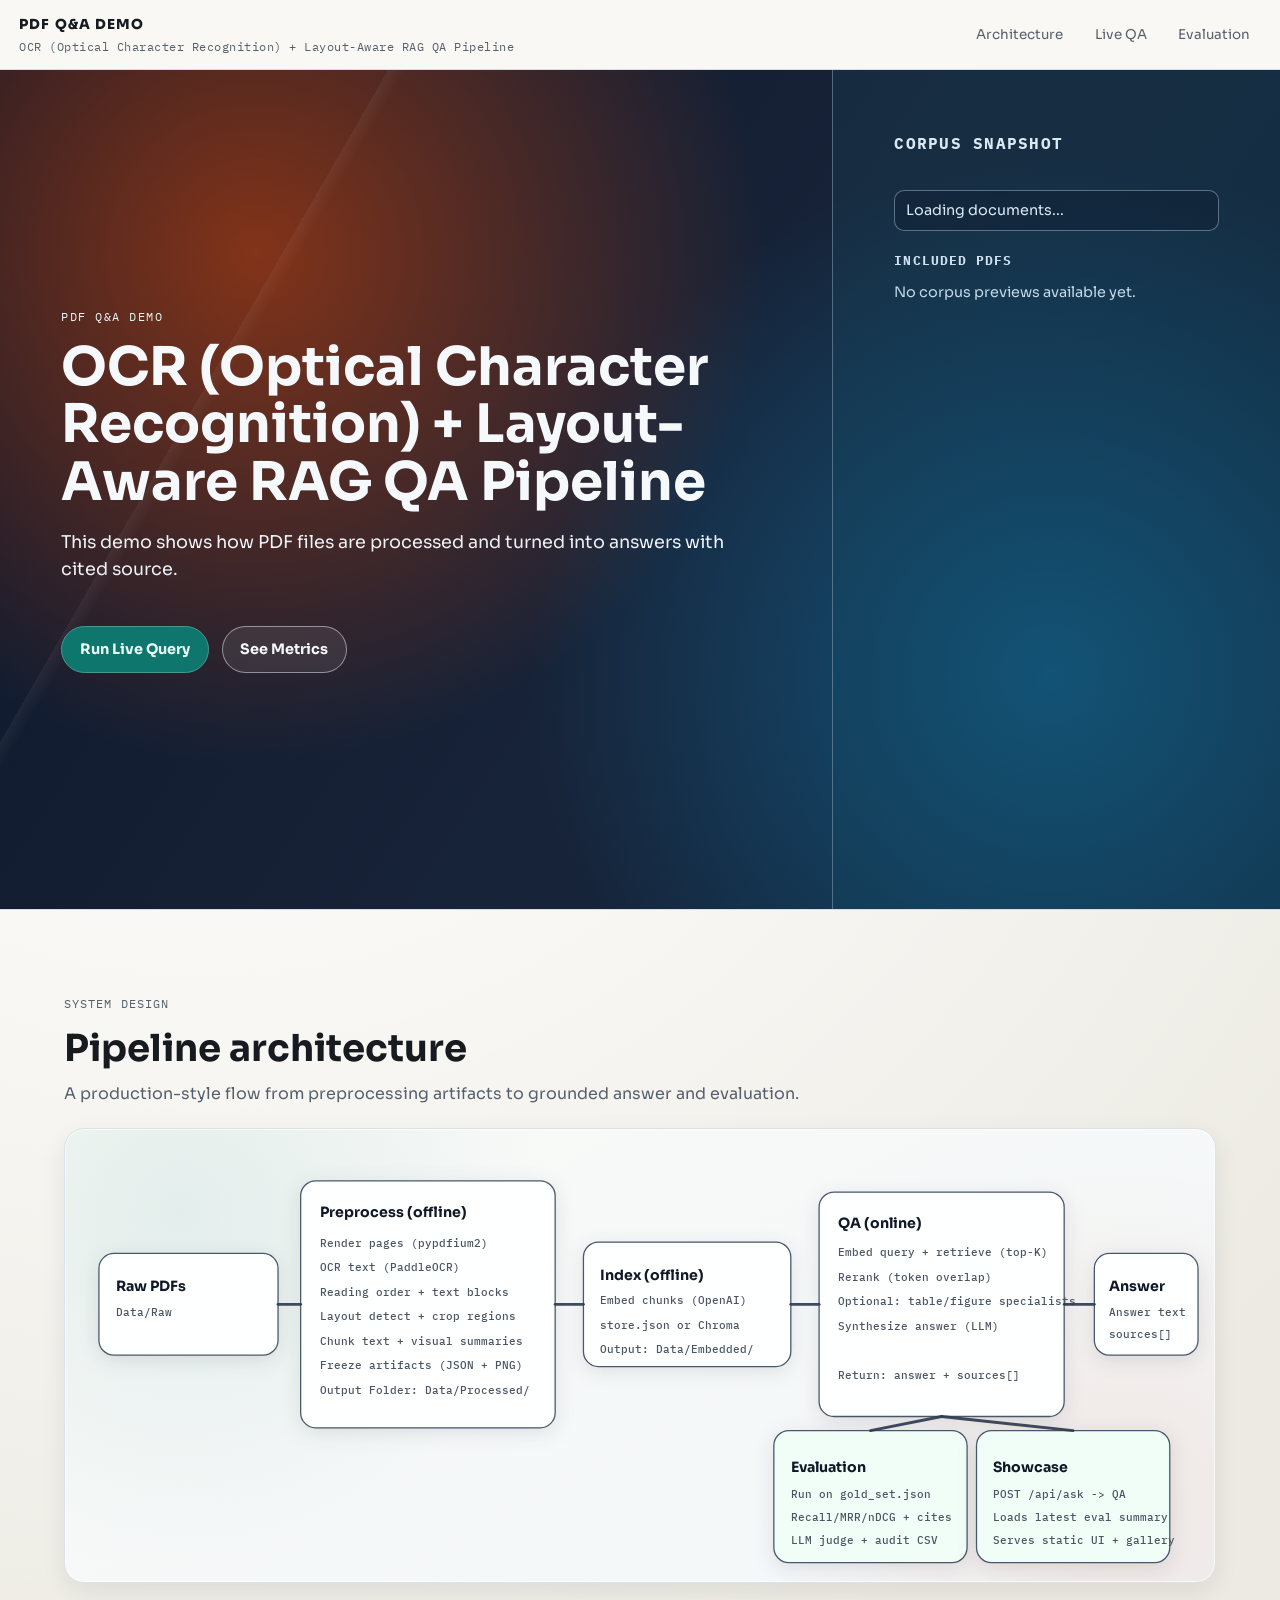
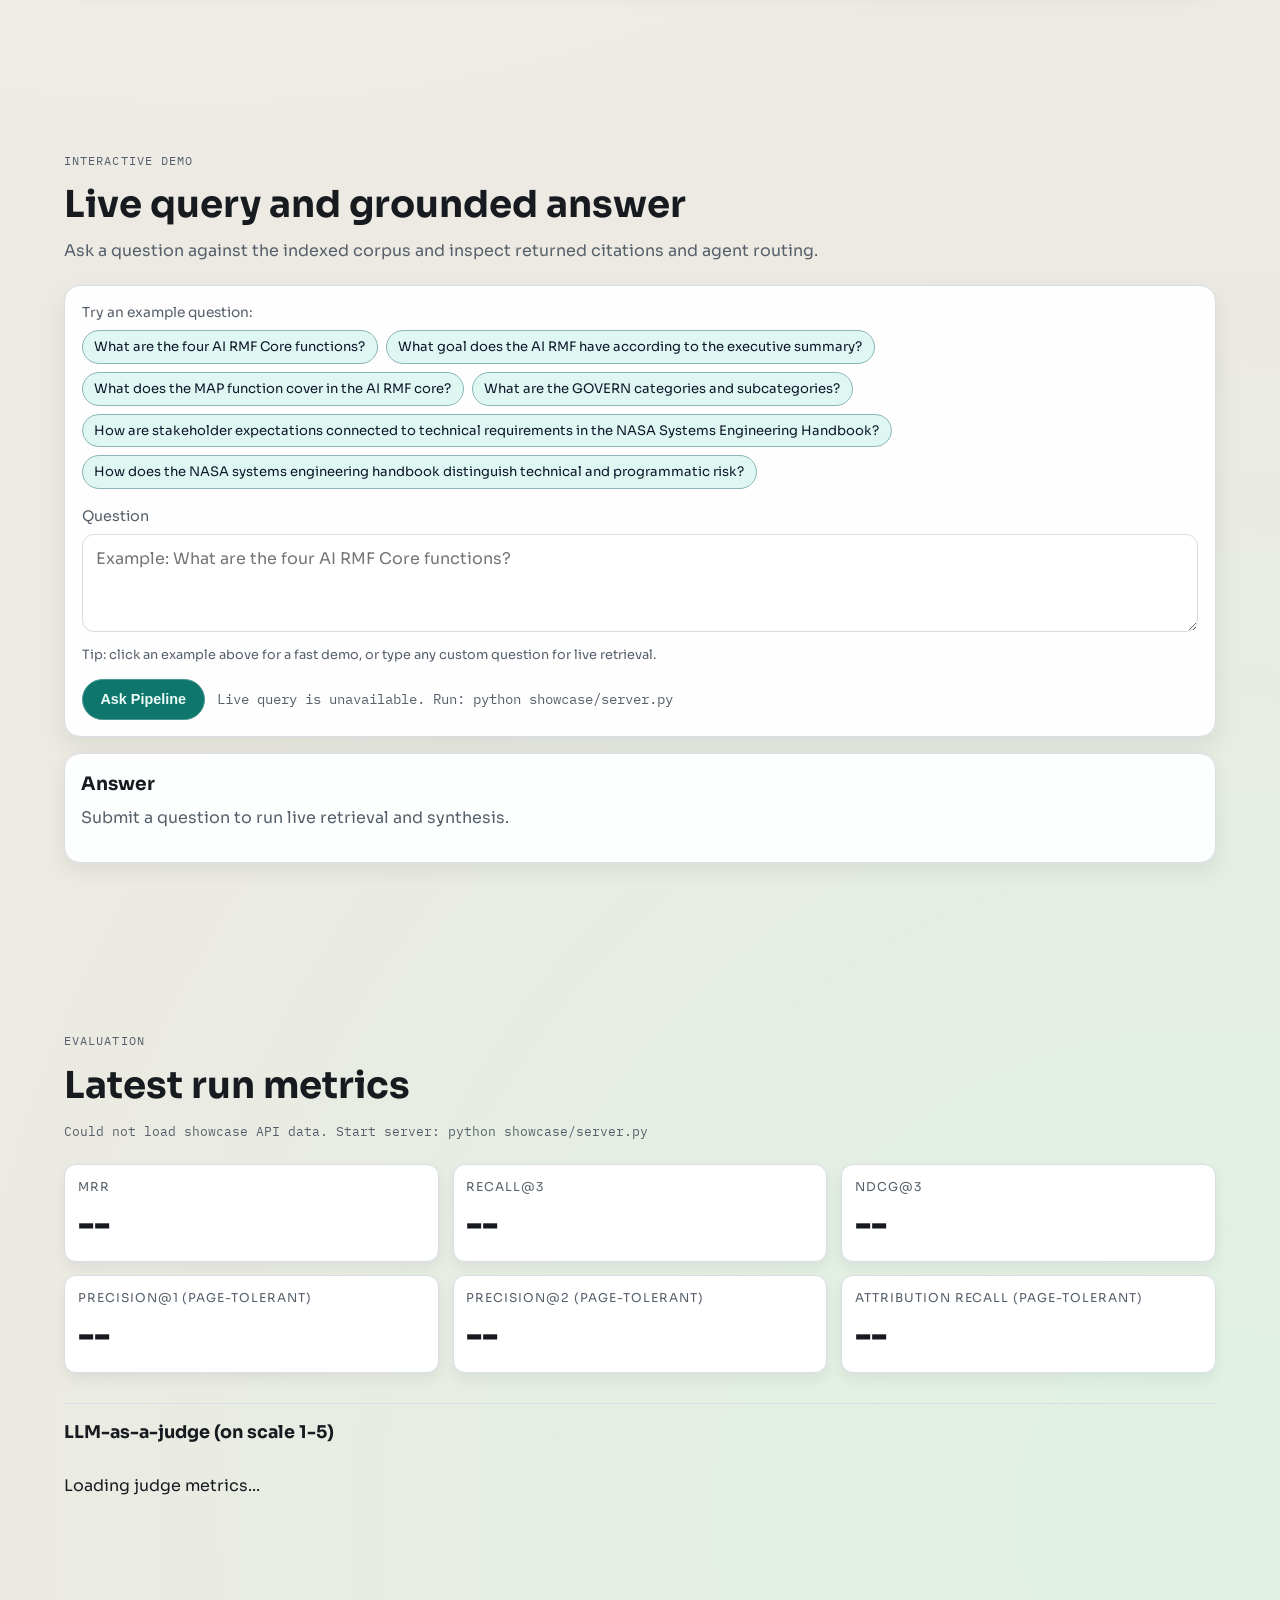
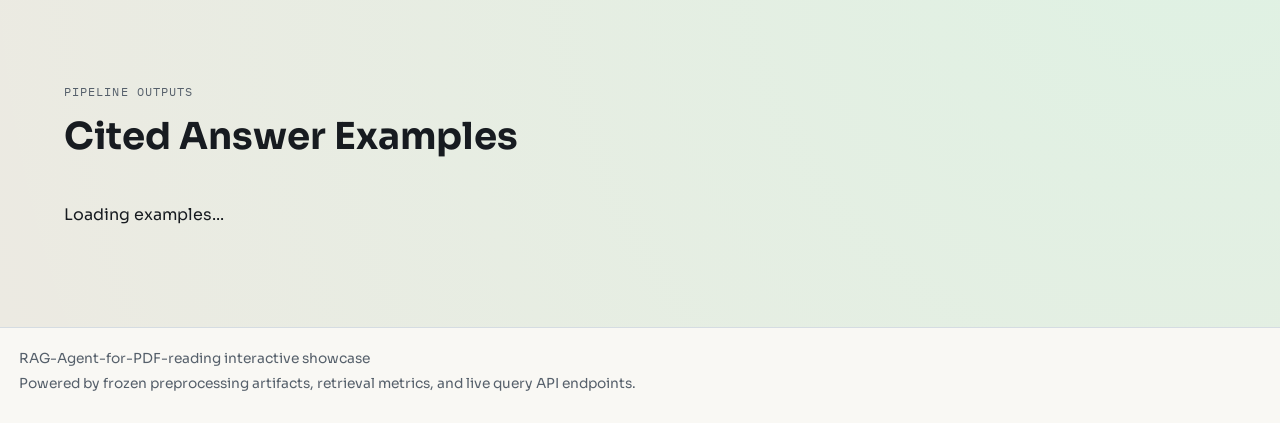
==== api/static/index.html @ 8aeca81b "Add static UI, showcase router, and AWS deployment docs - Add showcase router and static frontend as" ====
<!doctype html>
<html lang="en">
  <head>
    <meta charset="UTF-8" />
    <meta name="viewport" content="width=device-width, initial-scale=1.0" />
    <title>PDF Q&A Demo | OCR (Optical Character Recognition) + Layout-Aware RAG QA Pipeline</title>
    <meta
      name="description"
      content="PDF Q&A Demo. OCR (Optical Character Recognition) + Layout-Aware RAG QA Pipeline."
    />
    <link rel="preconnect" href="https://fonts.googleapis.com" />
    <link rel="preconnect" href="https://fonts.gstatic.com" crossorigin />
    <link
      href="https://fonts.googleapis.com/css2?family=Sora:wght@400;600;700;800&family=IBM+Plex+Mono:wght@400;500&display=swap"
      rel="stylesheet"
    />
    <link rel="stylesheet" href="./styles.css" />
  </head>
  <body>
    <header class="site-header">
      <a class="brand" href="#top">
        <span class="brand-public">PDF Q&A Demo</span>
        <span class="brand-tech">OCR (Optical Character Recognition) + Layout-Aware RAG QA Pipeline</span>
      </a>
      <nav aria-label="Primary navigation">
        <a href="#architecture">Architecture</a>
        <a href="#live-qa">Live QA</a>
        <a href="#evaluation">Evaluation</a>
      </nav>
    </header>

    <main id="top">
      <section class="hero" aria-labelledby="hero-title">
        <div class="hero-backdrop" aria-hidden="true"></div>
        <div class="hero-inner">
          <p class="kicker">PDF Q&A Demo</p>
          <h1 id="hero-title">OCR (Optical Character Recognition) + Layout-Aware RAG QA Pipeline</h1>
          <p class="lede">
            This demo shows how PDF files are processed and turned into answers with cited source.
          </p>
          <div class="hero-actions">
            <a class="btn btn-primary" href="#live-qa">Run Live Query</a>
            <a class="btn btn-ghost" href="#evaluation">See Metrics</a>
          </div>
        </div>
        <aside class="hero-panel" aria-label="Corpus stats">
          <h2>Corpus Snapshot</h2>
          <ul id="stats-list" class="stats-list">
            <li>Loading documents...</li>
          </ul>
          <div class="corpus-previews" aria-label="Included PDFs">
            <h3>Included PDFs</h3>
            <div id="corpus-previews" class="corpus-previews-list" aria-live="polite">
              <p class="corpus-loading">Loading previews...</p>
            </div>
          </div>
        </aside>
      </section>

	      <section id="architecture" class="section" aria-labelledby="architecture-title">
	        <div class="section-head">
	          <p class="eyebrow">System Design</p>
	          <h2 id="architecture-title">Pipeline architecture</h2>
	          <p class="subhead">A production-style flow from preprocessing artifacts to grounded answer and evaluation.</p>
	        </div>
	        <div class="diagram-wrap" role="img" aria-label="Pipeline architecture diagram">
	          <svg viewBox="0 0 1220 480" class="architecture-diagram" xmlns="http://www.w3.org/2000/svg">
	            <g class="diag-node" transform="translate(36,132)">
	              <rect width="190" height="108" rx="16" />
	              <text x="18" y="40">Raw PDFs</text>
	              <text x="18" y="66" class="small">Data/Raw</text>
	            </g>

	            <g class="diag-node" transform="translate(250,55)">
	              <rect width="270" height="262" rx="16" />
	              <text x="20" y="38">Preprocess (offline)</text>
	              <text x="20" y="70" class="small">Render pages (pypdfium2)</text>
	              <text x="20" y="96" class="small">OCR text (PaddleOCR)</text>
	              <text x="20" y="122" class="small">Reading order + text blocks</text>
	              <text x="20" y="148" class="small">Layout detect + crop regions</text>
	              <text x="20" y="174" class="small">Chunk text + visual summaries</text>
	              <text x="20" y="200" class="small">Freeze artifacts (JSON + PNG)</text>
	              <text x="20" y="226" class="small">Output Folder: Data/Processed/</text>
	            </g>

	            <g class="diag-node" transform="translate(550,120)">
	              <rect width="220" height="132" rx="16" />
	              <text x="18" y="40">Index (offline)</text>
	              <text x="18" y="66" class="small">Embed chunks (OpenAI)</text>
	              <text x="18" y="92" class="small">store.json or Chroma</text>
	              <text x="18" y="118" class="small">Output: Data/Embedded/</text>
	            </g>

		            <g class="diag-node" transform="translate(800,67)">
		              <rect width="260" height="238" rx="16" />
		              <text x="20" y="38">QA (online)</text>
		              <text x="20" y="68" class="small">Embed query + retrieve (top-K)</text>
		              <text x="20" y="94" class="small">Rerank (token overlap)</text>
		              <text x="20" y="120" class="small">Optional: table/figure specialists</text>
		              <text x="20" y="146" class="small">Synthesize answer (LLM)</text>
		              <text x="20" y="198" class="small">Return: answer + sources[]</text>
		            </g>

	            <g class="diag-node" transform="translate(1092,132)">
	              <rect width="110" height="108" rx="16" />
	              <text x="16" y="40">Answer</text>
	              <text x="16" y="66" class="small">Answer text</text>
	              <text x="16" y="90" class="small">sources[]</text>
	            </g>

	            <path class="diag-link" d="M226 186 L250 186" />
	            <path class="diag-link" d="M520 186 L550 186" />
	            <path class="diag-link" d="M770 186 L800 186" />
	            <path class="diag-link" d="M1060 186 L1092 186" />

	            <g class="diag-node secondary" transform="translate(752,320)">
	              <rect width="205" height="140" rx="16" />
	              <text x="18" y="44">Evaluation</text>
	              <text x="18" y="72" class="small">Run on gold_set.json</text>
	              <text x="18" y="96" class="small">Recall/MRR/nDCG + cites</text>
	              <text x="18" y="120" class="small">LLM judge + audit CSV</text>
	            </g>

	            <g class="diag-node secondary" transform="translate(967,320)">
	              <rect width="205" height="140" rx="16" />
	              <text x="18" y="44">Showcase</text>
	              <text x="18" y="72" class="small">POST /api/ask -> QA</text>
	              <text x="18" y="96" class="small">Loads latest eval summary</text>
	              <text x="18" y="120" class="small">Serves static UI + gallery</text>
	            </g>

	            <path class="diag-link" d="M930 305 L854.5 320" />
	            <path class="diag-link" d="M930 305 L1069.5 320" />
	          </svg>
	        </div>
	      </section>

      <section id="live-qa" class="section" aria-labelledby="live-qa-title">
        <div class="section-head">
          <p class="eyebrow">Interactive Demo</p>
          <h2 id="live-qa-title">Live query and grounded answer</h2>
          <p class="subhead">Ask a question against the indexed corpus and inspect returned citations and agent routing.</p>
        </div>

        <form id="ask-form" class="ask-form" novalidate>
          <div class="example-questions">
            <p class="example-label">Try an example question:</p>
            <div id="example-buttons" class="example-buttons" aria-live="polite">
              <p class="example-loading">Loading examples...</p>
            </div>
          </div>
          <label for="question-input" class="form-label">Question</label>
          <textarea
            id="question-input"
            name="question"
            rows="3"
            placeholder="Example: What are the four AI RMF Core functions?"
            required
          ></textarea>
          <p class="form-help">Tip: click an example above for a fast demo, or type any custom question for live retrieval.</p>
          <div class="ask-actions">
            <button type="submit" class="btn btn-primary">Ask Pipeline</button>
            <span id="ask-status" class="ask-status" aria-live="polite"></span>
          </div>
        </form>

        <article id="ask-result" class="ask-result" aria-live="polite">
          <h3>Answer</h3>
          <p class="empty">Submit a question to run live retrieval and synthesis.</p>
        </article>
      </section>

      <section id="evaluation" class="section" aria-labelledby="eval-title">
        <div class="section-head">
          <p class="eyebrow">Evaluation</p>
          <h2 id="eval-title">Latest run metrics</h2>
          <p id="run-id" class="run-id">Loading latest evaluation run...</p>
        </div>

        <div class="metric-grid" aria-live="polite">
          <div class="metric" data-key="mrr">
            <p class="metric-label">MRR</p>
            <p class="metric-value">--</p>
          </div>
          <div class="metric" data-key="recall3">
            <p class="metric-label">Recall@3</p>
            <p class="metric-value">--</p>
          </div>
          <div class="metric" data-key="ndcg3">
            <p class="metric-label">nDCG@3</p>
            <p class="metric-value">--</p>
          </div>
          <div class="metric" data-key="p1_tol">
            <p class="metric-label">Precision@1 (Page-Tolerant)</p>
            <p class="metric-value">--</p>
          </div>
          <div class="metric" data-key="p2_tol">
            <p class="metric-label">Precision@2 (Page-Tolerant)</p>
            <p class="metric-value">--</p>
          </div>
          <div class="metric" data-key="attr_recall_tol">
            <p class="metric-label">Attribution Recall (Page-Tolerant)</p>
            <p class="metric-value">--</p>
          </div>
        </div>

        <div class="judge-row">
          <h3>LLM-as-a-judge (on scale 1-5)</h3>
          <div id="judge-list" class="judge-list">
            <p>Loading judge metrics...</p>
          </div>
        </div>
      </section>

      <section class="section section-qa" aria-labelledby="qa-title">
        <div class="section-head">
          <p class="eyebrow">Pipeline Outputs</p>
          <h2 id="qa-title">Cited Answer Examples</h2>
        </div>
        <div id="qa-list" class="qa-list" aria-live="polite">
          <p>Loading examples...</p>
        </div>
      </section>
    </main>

    <footer class="site-footer">
      <p>RAG-Agent-for-PDF-reading interactive showcase</p>
      <p>Powered by frozen preprocessing artifacts, retrieval metrics, and live query API endpoints.</p>
    </footer>

    <script src="./app.js" defer></script>
  </body>
</html>
---- api/static/styles.css ----
:root {
  --bg: #eceae2;
  --surface: #f8f7f2;
  --surface-strong: #ffffff;
  --ink: #171b20;
  --muted: #56606b;
  --line: #cdd5dc;
  --brand: #0f766e;
  --brand-soft: #d2f4ef;
  --accent: #c2410c;
  --accent-soft: #ffede4;
  --hero-dark: #0f172a;
  --hero-mid: #172338;
  --hero-glow: #164e63;
  --good: #166534;
}

* {
  box-sizing: border-box;
}

html,
body {
  margin: 0;
  padding: 0;
}

body {
  min-height: 100vh;
  color: var(--ink);
  font-family: "Sora", "Segoe UI", sans-serif;
  line-height: 1.5;
  background:
    radial-gradient(circle at 16% 10%, #ffffff 0%, color-mix(in srgb, #ffffff 65%, transparent 35%) 18%, transparent 42%),
    radial-gradient(circle at 94% 86%, color-mix(in srgb, #d1fae5 48%, transparent 52%) 0%, transparent 38%),
    var(--bg);
}

a {
  color: inherit;
}

.site-header {
  position: sticky;
  top: 0;
  z-index: 60;
  display: flex;
  justify-content: space-between;
  align-items: center;
  gap: 1rem;
  padding: 0.95rem 1.2rem;
  border-bottom: 1px solid color-mix(in srgb, var(--line) 84%, #ffffff 16%);
  background: color-mix(in srgb, var(--surface) 88%, #ffffff 12%);
  backdrop-filter: blur(10px);
}

.brand {
  display: inline-flex;
  flex-direction: column;
  gap: 0.14rem;
  text-decoration: none;
}

.brand-public {
  font-size: 0.86rem;
  letter-spacing: 0.08em;
  text-transform: uppercase;
  font-weight: 800;
}

.brand-tech {
  font-family: "IBM Plex Mono", monospace;
  font-size: 0.78rem;
  line-height: 1.3;
  letter-spacing: 0.04em;
  color: var(--muted);
}

.site-header nav {
  display: flex;
  gap: 0.6rem;
  align-items: center;
}

.site-header nav a {
  text-decoration: none;
  font-size: 0.84rem;
  padding: 0.38rem 0.62rem;
  border: 1px solid transparent;
  border-radius: 999px;
  color: var(--muted);
  transition: border-color 180ms ease, background-color 180ms ease, color 180ms ease;
}

.site-header nav a:hover {
  color: var(--ink);
  border-color: color-mix(in srgb, var(--line) 70%, #ffffff 30%);
  background: color-mix(in srgb, #ffffff 72%, transparent 28%);
}

.hero {
  position: relative;
  min-height: calc(100svh - 60px);
  display: grid;
  grid-template-columns: minmax(0, 1fr) minmax(300px, 35%);
  overflow: hidden;
  border-bottom: 1px solid color-mix(in srgb, var(--line) 82%, #ffffff 18%);
}

.hero-backdrop {
  position: absolute;
  inset: 0;
  background:
    radial-gradient(circle at 20% 22%, color-mix(in srgb, var(--accent) 64%, transparent 36%) 0%, transparent 42%),
    radial-gradient(circle at 82% 72%, color-mix(in srgb, #0ea5e9 38%, transparent 62%) 0%, transparent 43%),
    linear-gradient(123deg, var(--hero-dark), var(--hero-mid) 55%, #12243a);
}

.hero-backdrop::after {
  content: "";
  position: absolute;
  inset: 0;
  background: linear-gradient(120deg, transparent 22%, color-mix(in srgb, #ffffff 9%, transparent 91%) 22%, transparent 23%);
  opacity: 0.55;
}

.hero-inner,
.hero-panel {
  position: relative;
  z-index: 1;
  padding: clamp(2.4rem, 4.8vw, 4.2rem);
}

.hero-inner {
  color: #f5f9fc;
  display: flex;
  flex-direction: column;
  justify-content: center;
  max-width: 58rem;
}

.kicker {
  margin: 0 0 0.78rem;
  font-family: "IBM Plex Mono", monospace;
  text-transform: uppercase;
  letter-spacing: 0.12em;
  font-size: 0.77rem;
  color: color-mix(in srgb, #f5f9fc 74%, #b5efe3 26%);
}

h1 {
  margin: 0;
  font-size: clamp(1.85rem, 4.15vw, 3.4rem);
  line-height: 1.08;
  max-width: 20ch;
}

.lede {
  margin-top: 1.2rem;
  font-size: clamp(1rem, 1.38vw, 1.16rem);
  max-width: 57ch;
  color: color-mix(in srgb, #f4f7fb 84%, #cbd5e1 16%);
}

.tech-name {
  display: none;
}

.hero-actions {
  margin-top: 1.65rem;
  display: flex;
  gap: 0.82rem;
  flex-wrap: wrap;
}

.btn {
  text-decoration: none;
  border: 1px solid transparent;
  border-radius: 999px;
  padding: 0.72rem 1.1rem;
  font-size: 0.9rem;
  font-weight: 700;
  transition: transform 190ms ease, background-color 190ms ease, border-color 190ms ease, color 190ms ease;
}

.btn:hover {
  transform: translateY(-2px);
}

.btn-primary {
  background: var(--brand);
  border-color: color-mix(in srgb, var(--brand) 76%, #ffffff 24%);
  color: #ecfcf8;
}

.btn-primary:hover {
  background: color-mix(in srgb, var(--brand) 88%, #0b4f4a 12%);
}

.btn-ghost {
  border-color: color-mix(in srgb, #f5f9fc 48%, transparent 52%);
  color: #f5f9fc;
  background: color-mix(in srgb, #ffffff 8%, transparent 92%);
}

.hero-panel {
  display: flex;
  flex-direction: column;
  justify-content: flex-start;
  gap: 1.25rem;
  background: color-mix(in srgb, var(--hero-glow) 24%, transparent 76%);
  border-left: 1px solid color-mix(in srgb, #a8bccf 42%, transparent 58%);
  color: #dbe9f4;
}

.hero-panel h2 {
  margin: 0 0 0.95rem;
  font-family: "IBM Plex Mono", monospace;
  text-transform: uppercase;
  letter-spacing: 0.08em;
  font-size: 0.97rem;
}

.hero-panel h3 {
  margin: 0;
  font-family: "IBM Plex Mono", monospace;
  text-transform: uppercase;
  letter-spacing: 0.08em;
  font-size: 0.82rem;
  color: color-mix(in srgb, #dbe9f4 86%, #8fb8d6 14%);
}

.stats-list {
  margin: 0;
  padding: 0;
  list-style: none;
  display: grid;
  gap: 0.58rem;
}

.stats-list li {
  font-size: 0.9rem;
  padding: 0.54rem 0.66rem;
  border: 1px solid color-mix(in srgb, #bdd0e2 44%, transparent 56%);
  background: color-mix(in srgb, #0f172a 32%, transparent 68%);
  border-radius: 10px;
}

.corpus-previews {
  display: grid;
  gap: 0.7rem;
}

.corpus-previews-list {
  display: grid;
  gap: 0.75rem;
}

.corpus-loading {
  margin: 0;
  font-size: 0.9rem;
  color: color-mix(in srgb, #dbe9f4 70%, #8fb8d6 30%);
}

.doc-preview {
  border-radius: 14px;
  border: 1px solid color-mix(in srgb, #bdd0e2 38%, transparent 62%);
  background: color-mix(in srgb, #0b1220 36%, transparent 64%);
  overflow: hidden;
  transition: transform 200ms ease, border-color 200ms ease, background-color 200ms ease;
}

.doc-preview:hover {
  transform: translateY(-2px);
  border-color: color-mix(in srgb, #d6e7f7 46%, transparent 54%);
  background: color-mix(in srgb, #0b1220 44%, transparent 56%);
}

.doc-preview__link {
  display: grid;
  grid-template-columns: 92px minmax(0, 1fr);
  gap: 0.75rem;
  align-items: start;
  padding: 0.7rem;
  text-decoration: none;
}

.doc-preview__thumb {
  width: 92px;
  aspect-ratio: 3 / 4;
  border-radius: 10px;
  border: 1px solid color-mix(in srgb, #bdd0e2 36%, transparent 64%);
  background:
    radial-gradient(circle at 20% 18%, color-mix(in srgb, var(--brand) 30%, transparent 70%) 0%, transparent 55%),
    linear-gradient(160deg, color-mix(in srgb, #0f172a 54%, transparent 46%), transparent);
  overflow: hidden;
}

.doc-preview__thumb img {
  width: 100%;
  height: 100%;
  object-fit: cover;
  display: block;
  filter: saturate(1.05) contrast(1.05);
  transform: scale(1);
  transition: transform 260ms ease, opacity 260ms ease;
  opacity: 0.96;
}

.doc-preview:hover .doc-preview__thumb img {
  transform: scale(1.03);
  opacity: 1;
}

.doc-preview__meta {
  min-width: 0;
  display: grid;
  gap: 0.35rem;
}

.doc-preview__title {
  margin: 0;
  font-size: 0.98rem;
  line-height: 1.2;
  color: #f2f7fd;
  font-weight: 800;
}

.doc-preview__desc {
  margin: 0;
  font-size: 0.86rem;
  color: color-mix(in srgb, #dbe9f4 78%, #8fb8d6 22%);
}

.doc-preview__facts {
  margin: 0;
  font-family: "IBM Plex Mono", monospace;
  font-size: 0.76rem;
  color: color-mix(in srgb, #dbe9f4 72%, #8fb8d6 28%);
}

.doc-preview__samples {
  display: grid;
  grid-template-columns: 1fr 1fr;
  gap: 0.55rem;
  padding: 0 0.7rem 0.75rem;
}

.doc-sample {
  display: grid;
  grid-template-columns: 44px minmax(0, 1fr);
  gap: 0.5rem;
  align-items: center;
  padding: 0.45rem 0.5rem;
  border-radius: 12px;
  border: 1px solid color-mix(in srgb, #bdd0e2 28%, transparent 72%);
  background: color-mix(in srgb, #0f172a 26%, transparent 74%);
}

.doc-sample__thumb {
  width: 44px;
  height: 44px;
  border-radius: 10px;
  border: 1px solid color-mix(in srgb, #bdd0e2 28%, transparent 72%);
  background: color-mix(in srgb, #0b1220 44%, transparent 56%);
  overflow: hidden;
}

.doc-sample__thumb img {
  width: 100%;
  height: 100%;
  object-fit: cover;
  display: block;
}

.doc-sample__label {
  font-family: "IBM Plex Mono", monospace;
  font-size: 0.73rem;
  color: color-mix(in srgb, #dbe9f4 84%, #8fb8d6 16%);
  line-height: 1.2;
  white-space: nowrap;
  overflow: hidden;
  text-overflow: ellipsis;
}

.section {
  position: relative;
  padding: clamp(3rem, 6.6vw, 5.3rem) clamp(1.1rem, 3.5vw, 3.6rem);
}

.section-head {
  max-width: 72rem;
  margin: 0 auto 1.4rem;
}

.eyebrow {
  margin: 0;
  text-transform: uppercase;
  font-family: "IBM Plex Mono", monospace;
  letter-spacing: 0.09em;
  font-size: 0.75rem;
  color: var(--muted);
}

h2 {
  margin: 0.48rem 0 0.2rem;
  font-size: clamp(1.52rem, 2.9vw, 2.5rem);
}

.subhead {
  margin: 0.35rem 0 0;
  color: var(--muted);
  max-width: 72ch;
}

.run-id {
  margin: 0.52rem 0 0;
  color: var(--muted);
  font-family: "IBM Plex Mono", monospace;
  font-size: 0.82rem;
}

.diagram-wrap {
  max-width: 72rem;
  margin: 0 auto;
  border-radius: 20px;
  border: 1px solid color-mix(in srgb, var(--line) 72%, #ffffff 28%);
  background:
    radial-gradient(circle at 10% 18%, color-mix(in srgb, #0f766e 9%, transparent 91%) 0%, transparent 33%),
    radial-gradient(circle at 92% 84%, color-mix(in srgb, #c2410c 9%, transparent 91%) 0%, transparent 32%),
    linear-gradient(152deg, #f9faf7, #f3f7fa);
  box-shadow:
    0 8px 24px color-mix(in srgb, #0f172a 8%, transparent 92%),
    inset 0 0 0 1px color-mix(in srgb, #ffffff 75%, transparent 25%);
  overflow: hidden;
}

.architecture-diagram {
  display: block;
  width: 100%;
  height: auto;
}

.diag-node rect {
  fill: color-mix(in srgb, #ffffff 92%, #f8fafc 8%);
  stroke: color-mix(in srgb, #334155 78%, #94a3b8 22%);
  stroke-width: 1.35;
  filter: drop-shadow(0 5px 10px color-mix(in srgb, #0f172a 10%, transparent 90%));
}

.diag-node.secondary rect {
  fill: color-mix(in srgb, #ecfdf5 74%, #ffffff 26%);
}

.diag-node text {
  font-family: "Sora", sans-serif;
  font-size: 15px;
  fill: #111827;
  font-weight: 700;
}

.diag-node text.small {
  font-family: "IBM Plex Mono", monospace;
  font-size: 12px;
  fill: #4b5563;
  font-weight: 500;
}

.diag-link {
  stroke: color-mix(in srgb, #334155 88%, #0f172a 12%);
  stroke-width: 3;
  fill: none;
  stroke-linecap: round;
  stroke-linejoin: round;
  opacity: 0.92;
}

.ask-form {
  max-width: 72rem;
  margin: 0 auto;
  background: color-mix(in srgb, var(--surface-strong) 90%, #f4f8fb 10%);
  border: 1px solid color-mix(in srgb, var(--line) 80%, #ffffff 20%);
  border-radius: 16px;
  padding: 1.05rem;
  box-shadow: 0 10px 26px color-mix(in srgb, #0f172a 8%, transparent 92%);
}

.example-questions {
  margin-bottom: 0.9rem;
}

.example-label {
  margin: 0 0 0.4rem;
  font-size: 0.86rem;
  color: var(--muted);
}

.example-buttons {
  display: flex;
  flex-wrap: wrap;
  gap: 0.5rem;
}

.example-btn {
  border: 1px solid color-mix(in srgb, var(--brand) 35%, var(--line) 65%);
  background: color-mix(in srgb, var(--brand-soft) 72%, #ffffff 28%);
  color: #0f172a;
  font: inherit;
  font-size: 0.82rem;
  border-radius: 999px;
  padding: 0.38rem 0.72rem;
  cursor: pointer;
  transition: transform 180ms ease, border-color 180ms ease, background-color 180ms ease;
}

.example-btn:hover {
  transform: translateY(-1px);
  border-color: color-mix(in srgb, var(--brand) 58%, var(--line) 42%);
  background: color-mix(in srgb, #bbf7d0 68%, #ffffff 32%);
}

.example-loading {
  margin: 0;
  color: var(--muted);
  font-size: 0.84rem;
}

.form-label {
  display: inline-block;
  margin-bottom: 0.4rem;
  font-size: 0.9rem;
  color: var(--muted);
}

#question-input {
  width: 100%;
  font: inherit;
  border: 1px solid color-mix(in srgb, var(--line) 84%, #ffffff 16%);
  border-radius: 12px;
  padding: 0.75rem 0.85rem;
  background: #ffffff;
  resize: vertical;
  transition: border-color 170ms ease, box-shadow 170ms ease;
}

#question-input:focus {
  outline: none;
  border-color: color-mix(in srgb, var(--brand) 62%, #84cc16 38%);
  box-shadow: 0 0 0 3px color-mix(in srgb, var(--brand-soft) 78%, transparent 22%);
}

.form-help {
  margin: 0.45rem 0 0;
  font-size: 0.8rem;
  color: var(--muted);
}

.ask-actions {
  margin-top: 0.85rem;
  display: flex;
  align-items: center;
  gap: 0.8rem;
  flex-wrap: wrap;
}

.ask-actions .btn {
  cursor: pointer;
}

.ask-status {
  color: var(--muted);
  font-size: 0.88rem;
  font-family: "IBM Plex Mono", monospace;
}

.ask-result {
  max-width: 72rem;
  margin: 1rem auto 0;
  border: 1px solid color-mix(in srgb, var(--line) 76%, #ffffff 24%);
  background: color-mix(in srgb, var(--surface-strong) 86%, #f3f8f6 14%);
  border-radius: 16px;
  padding: 1rem;
  box-shadow: 0 8px 20px color-mix(in srgb, #0f172a 7%, transparent 93%);
}

.ask-result h3 {
  margin: 0;
  font-size: 1.16rem;
}

.ask-result .empty {
  margin-top: 0.5rem;
  color: var(--muted);
}

.answer-text {
  margin: 0.62rem 0 0;
  color: #1f2937;
}

.answer-meta {
  margin-top: 0.62rem;
  color: var(--muted);
  font-family: "IBM Plex Mono", monospace;
  font-size: 0.79rem;
}

.source-list {
  margin-top: 0.95rem;
  display: grid;
  gap: 0.55rem;
}

.source-item {
  border-left: 3px solid color-mix(in srgb, var(--brand) 68%, var(--line) 32%);
  background: color-mix(in srgb, #f0fdf4 44%, #ffffff 56%);
  padding: 0.5rem 0.65rem;
  border-radius: 0 8px 8px 0;
  font-size: 0.84rem;
  color: #374151;
}

.metric-grid {
  max-width: 72rem;
  margin: 0 auto;
  display: grid;
  grid-template-columns: repeat(3, minmax(0, 1fr));
  gap: 0.85rem;
}

.metric {
  border: 1px solid color-mix(in srgb, var(--line) 78%, #ffffff 22%);
  border-radius: 12px;
  background: color-mix(in srgb, var(--surface-strong) 92%, #f6faf8 8%);
  padding: 0.8rem;
  box-shadow: 0 6px 14px color-mix(in srgb, #0f172a 6%, transparent 94%);
}

.metric-label {
  margin: 0;
  font-size: 0.76rem;
  text-transform: uppercase;
  letter-spacing: 0.08em;
  color: var(--muted);
}

.metric-value {
  margin: 0.24rem 0 0;
  font-size: clamp(1.4rem, 2.9vw, 2rem);
  font-weight: 800;
}

.judge-row {
  max-width: 72rem;
  margin: 1.9rem auto 0;
  padding-top: 0.95rem;
  border-top: 1px solid color-mix(in srgb, var(--line) 78%, #ffffff 22%);
}

.judge-row h3 {
  margin: 0 0 0.78rem;
  font-size: 1.1rem;
}

.judge-list {
  display: grid;
  grid-template-columns: repeat(3, minmax(0, 1fr));
  gap: 0.7rem;
}

.judge-item {
  color: var(--muted);
  font-size: 0.92rem;
  border: 1px solid color-mix(in srgb, var(--line) 76%, #ffffff 24%);
  border-radius: 10px;
  padding: 0.7rem;
  background: color-mix(in srgb, var(--surface-strong) 94%, #eefbf7 6%);
}

.judge-item strong {
  color: var(--ink);
}

.qa-list {
  max-width: 72rem;
  margin: 0 auto;
  display: grid;
  gap: 0.95rem;
}

.qa-item {
  border: 1px solid color-mix(in srgb, var(--line) 80%, #ffffff 20%);
  border-radius: 12px;
  padding: 0.9rem;
  background: color-mix(in srgb, var(--surface-strong) 92%, #f8fafc 8%);
  box-shadow: 0 6px 14px color-mix(in srgb, #0f172a 6%, transparent 94%);
}

.qa-item h3 {
  margin: 0;
  font-size: 1rem;
}

.qa-item p {
  margin: 0.45rem 0 0;
  color: #374151;
}

.qa-cites {
  margin-top: 0.55rem;
  font-family: "IBM Plex Mono", monospace;
  font-size: 0.78rem;
  color: var(--muted);
}

.site-footer {
  border-top: 1px solid color-mix(in srgb, var(--line) 84%, #ffffff 16%);
  color: var(--muted);
  display: grid;
  gap: 0.25rem;
  padding: 1.3rem 1.2rem 1.75rem;
  background: color-mix(in srgb, var(--surface) 86%, #ffffff 14%);
}

.site-footer p {
  margin: 0;
  font-size: 0.86rem;
}

@media (max-width: 1080px) {
  .hero {
    grid-template-columns: 1fr;
  }

  .hero-panel {
    border-left: none;
    border-top: 1px solid color-mix(in srgb, #a8bccf 42%, transparent 58%);
  }
}

@media (max-width: 980px) {
  .metric-grid,
  .judge-list {
    grid-template-columns: 1fr 1fr;
  }

  .site-header {
    flex-wrap: wrap;
    justify-content: flex-start;
  }
}

@media (max-width: 760px) {
  .site-header nav {
    width: 100%;
    overflow-x: auto;
    padding-bottom: 0.08rem;
  }

  .site-header nav a {
    white-space: nowrap;
  }

  .section,
  .hero-inner,
  .hero-panel {
    padding-left: 1rem;
    padding-right: 1rem;
  }

  .metric-grid,
  .judge-list {
    grid-template-columns: 1fr;
  }

  .ask-actions {
    align-items: flex-start;
    flex-direction: column;
  }
}

@media (prefers-reduced-motion: reduce) {
  *,
  *::before,
  *::after {
    animation-duration: 0.01ms !important;
    animation-iteration-count: 1 !important;
    transition-duration: 0.01ms !important;
    scroll-behavior: auto !important;
  }
}
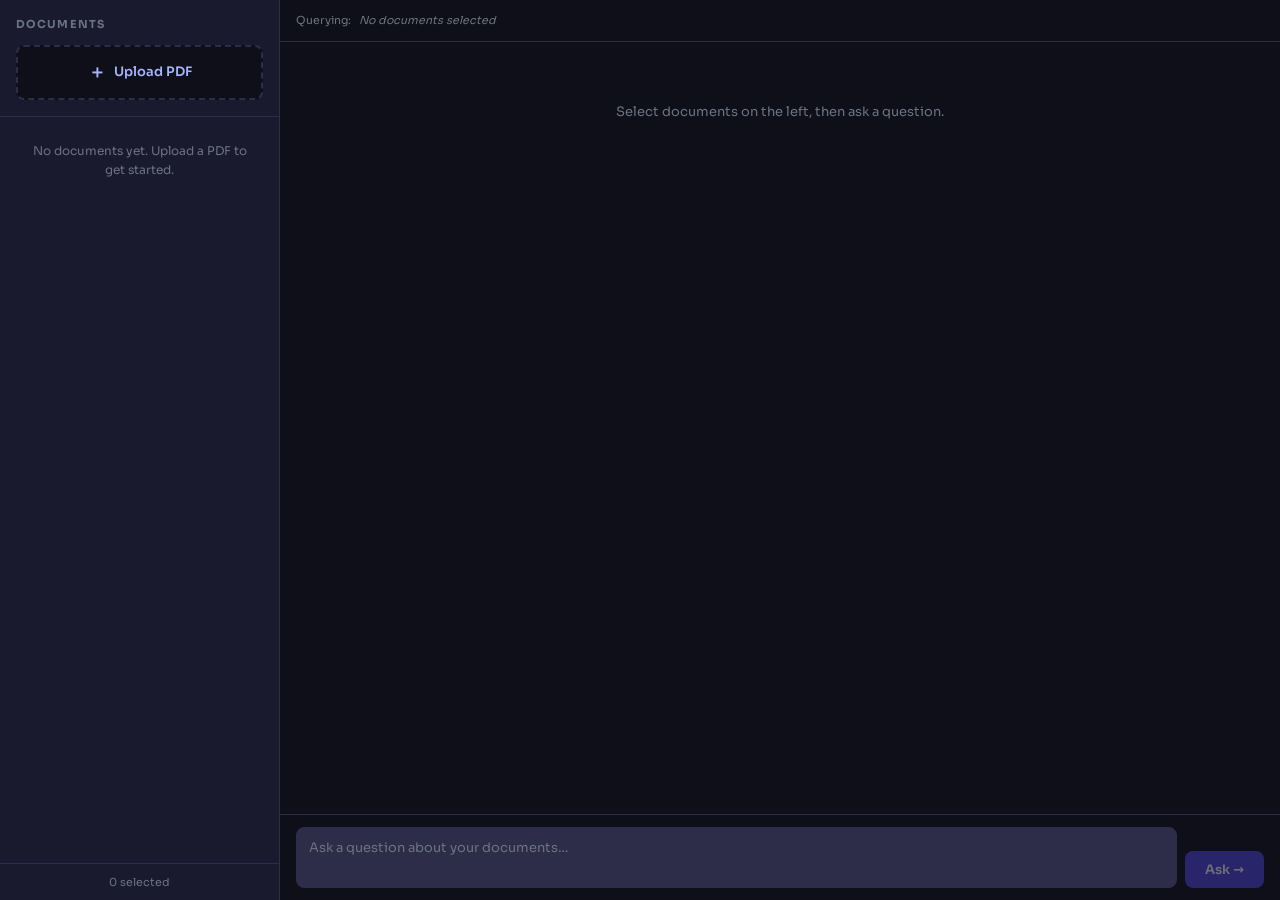
==== commit 1348fac4: "feat: two-panel web app frontend — upload, polling, chat UI Replaces the old static demo with a func" ====
--- a/api/static/index.html
+++ b/api/static/index.html
@@ -3,231 +3,65 @@
   <head>
     <meta charset="UTF-8" />
     <meta name="viewport" content="width=device-width, initial-scale=1.0" />
-    <title>PDF Q&A Demo | OCR (Optical Character Recognition) + Layout-Aware RAG QA Pipeline</title>
-    <meta
-      name="description"
-      content="PDF Q&A Demo. OCR (Optical Character Recognition) + Layout-Aware RAG QA Pipeline."
-    />
+    <title>PDF RAG — Document Q&A</title>
     <link rel="preconnect" href="https://fonts.googleapis.com" />
     <link rel="preconnect" href="https://fonts.gstatic.com" crossorigin />
-    <link
-      href="https://fonts.googleapis.com/css2?family=Sora:wght@400;600;700;800&family=IBM+Plex+Mono:wght@400;500&display=swap"
-      rel="stylesheet"
-    />
+    <link href="https://fonts.googleapis.com/css2?family=Sora:wght@400;600;700&family=IBM+Plex+Mono:wght@400;500&display=swap" rel="stylesheet" />
     <link rel="stylesheet" href="./styles.css" />
   </head>
   <body>
-    <header class="site-header">
-      <a class="brand" href="#top">
-        <span class="brand-public">PDF Q&A Demo</span>
-        <span class="brand-tech">OCR (Optical Character Recognition) + Layout-Aware RAG QA Pipeline</span>
-      </a>
-      <nav aria-label="Primary navigation">
-        <a href="#architecture">Architecture</a>
-        <a href="#live-qa">Live QA</a>
-        <a href="#evaluation">Evaluation</a>
-      </nav>
-    </header>
+    <div class="app">
 
-    <main id="top">
-      <section class="hero" aria-labelledby="hero-title">
-        <div class="hero-backdrop" aria-hidden="true"></div>
-        <div class="hero-inner">
-          <p class="kicker">PDF Q&A Demo</p>
-          <h1 id="hero-title">OCR (Optical Character Recognition) + Layout-Aware RAG QA Pipeline</h1>
-          <p class="lede">
-            This demo shows how PDF files are processed and turned into answers with cited source.
-          </p>
-          <div class="hero-actions">
-            <a class="btn btn-primary" href="#live-qa">Run Live Query</a>
-            <a class="btn btn-ghost" href="#evaluation">See Metrics</a>
-          </div>
-        </div>
-        <aside class="hero-panel" aria-label="Corpus stats">
-          <h2>Corpus Snapshot</h2>
-          <ul id="stats-list" class="stats-list">
-            <li>Loading documents...</li>
-          </ul>
-          <div class="corpus-previews" aria-label="Included PDFs">
-            <h3>Included PDFs</h3>
-            <div id="corpus-previews" class="corpus-previews-list" aria-live="polite">
-              <p class="corpus-loading">Loading previews...</p>
-            </div>
-          </div>
-        </aside>
-      </section>
+      <!-- ── Sidebar ─────────────────────────────────────────── -->
+      <aside class="sidebar" id="sidebar">
+        <header class="sidebar__header">
+          <p class="sidebar__title">Documents</p>
+          <label class="upload-zone" id="upload-zone">
+            <input type="file" id="file-input" accept=".pdf" hidden />
+            <span class="upload-zone__icon">＋</span>
+            <span class="upload-zone__text">Upload PDF</span>
+          </label>
+        </header>
 
-	      <section id="architecture" class="section" aria-labelledby="architecture-title">
-	        <div class="section-head">
-	          <p class="eyebrow">System Design</p>
-	          <h2 id="architecture-title">Pipeline architecture</h2>
-	          <p class="subhead">A production-style flow from preprocessing artifacts to grounded answer and evaluation.</p>
-	        </div>
-	        <div class="diagram-wrap" role="img" aria-label="Pipeline architecture diagram">
-	          <svg viewBox="0 0 1220 480" class="architecture-diagram" xmlns="http://www.w3.org/2000/svg">
-	            <g class="diag-node" transform="translate(36,132)">
-	              <rect width="190" height="108" rx="16" />
-	              <text x="18" y="40">Raw PDFs</text>
-	              <text x="18" y="66" class="small">Data/Raw</text>
-	            </g>
+        <ul class="doc-list" id="doc-list" aria-label="Document library">
+          <li class="doc-list__empty" id="doc-list-empty">No documents yet. Upload a PDF to get started.</li>
+        </ul>
 
-	            <g class="diag-node" transform="translate(250,55)">
-	              <rect width="270" height="262" rx="16" />
-	              <text x="20" y="38">Preprocess (offline)</text>
-	              <text x="20" y="70" class="small">Render pages (pypdfium2)</text>
-	              <text x="20" y="96" class="small">OCR text (PaddleOCR)</text>
-	              <text x="20" y="122" class="small">Reading order + text blocks</text>
-	              <text x="20" y="148" class="small">Layout detect + crop regions</text>
-	              <text x="20" y="174" class="small">Chunk text + visual summaries</text>
-	              <text x="20" y="200" class="small">Freeze artifacts (JSON + PNG)</text>
-	              <text x="20" y="226" class="small">Output Folder: Data/Processed/</text>
-	            </g>
+        <footer class="sidebar__footer" id="sidebar-footer">
+          <span id="selection-summary">0 selected</span>
+        </footer>
+      </aside>
 
-	            <g class="diag-node" transform="translate(550,120)">
-	              <rect width="220" height="132" rx="16" />
-	              <text x="18" y="40">Index (offline)</text>
-	              <text x="18" y="66" class="small">Embed chunks (OpenAI)</text>
-	              <text x="18" y="92" class="small">store.json or Chroma</text>
-	              <text x="18" y="118" class="small">Output: Data/Embedded/</text>
-	            </g>
+      <!-- ── Main panel ──────────────────────────────────────── -->
+      <main class="main-panel">
 
-		            <g class="diag-node" transform="translate(800,67)">
-		              <rect width="260" height="238" rx="16" />
-		              <text x="20" y="38">QA (online)</text>
-		              <text x="20" y="68" class="small">Embed query + retrieve (top-K)</text>
-		              <text x="20" y="94" class="small">Rerank (token overlap)</text>
-		              <text x="20" y="120" class="small">Optional: table/figure specialists</text>
-		              <text x="20" y="146" class="small">Synthesize answer (LLM)</text>
-		              <text x="20" y="198" class="small">Return: answer + sources[]</text>
-		            </g>
-
-	            <g class="diag-node" transform="translate(1092,132)">
-	              <rect width="110" height="108" rx="16" />
-	              <text x="16" y="40">Answer</text>
-	              <text x="16" y="66" class="small">Answer text</text>
-	              <text x="16" y="90" class="small">sources[]</text>
-	            </g>
-
-	            <path class="diag-link" d="M226 186 L250 186" />
-	            <path class="diag-link" d="M520 186 L550 186" />
-	            <path class="diag-link" d="M770 186 L800 186" />
-	            <path class="diag-link" d="M1060 186 L1092 186" />
-
-	            <g class="diag-node secondary" transform="translate(752,320)">
-	              <rect width="205" height="140" rx="16" />
-	              <text x="18" y="44">Evaluation</text>
-	              <text x="18" y="72" class="small">Run on gold_set.json</text>
-	              <text x="18" y="96" class="small">Recall/MRR/nDCG + cites</text>
-	              <text x="18" y="120" class="small">LLM judge + audit CSV</text>
-	            </g>
-
-	            <g class="diag-node secondary" transform="translate(967,320)">
-	              <rect width="205" height="140" rx="16" />
-	              <text x="18" y="44">Showcase</text>
-	              <text x="18" y="72" class="small">POST /api/ask -> QA</text>
-	              <text x="18" y="96" class="small">Loads latest eval summary</text>
-	              <text x="18" y="120" class="small">Serves static UI + gallery</text>
-	            </g>
-
-	            <path class="diag-link" d="M930 305 L854.5 320" />
-	            <path class="diag-link" d="M930 305 L1069.5 320" />
-	          </svg>
-	        </div>
-	      </section>
-
-      <section id="live-qa" class="section" aria-labelledby="live-qa-title">
-        <div class="section-head">
-          <p class="eyebrow">Interactive Demo</p>
-          <h2 id="live-qa-title">Live query and grounded answer</h2>
-          <p class="subhead">Ask a question against the indexed corpus and inspect returned citations and agent routing.</p>
-        </div>
-
-        <form id="ask-form" class="ask-form" novalidate>
-          <div class="example-questions">
-            <p class="example-label">Try an example question:</p>
-            <div id="example-buttons" class="example-buttons" aria-live="polite">
-              <p class="example-loading">Loading examples...</p>
-            </div>
-          </div>
-          <label for="question-input" class="form-label">Question</label>
-          <textarea
-            id="question-input"
-            name="question"
-            rows="3"
-            placeholder="Example: What are the four AI RMF Core functions?"
-            required
-          ></textarea>
-          <p class="form-help">Tip: click an example above for a fast demo, or type any custom question for live retrieval.</p>
-          <div class="ask-actions">
-            <button type="submit" class="btn btn-primary">Ask Pipeline</button>
-            <span id="ask-status" class="ask-status" aria-live="polite"></span>
-          </div>
-        </form>
-
-        <article id="ask-result" class="ask-result" aria-live="polite">
-          <h3>Answer</h3>
-          <p class="empty">Submit a question to run live retrieval and synthesis.</p>
-        </article>
-      </section>
-
-      <section id="evaluation" class="section" aria-labelledby="eval-title">
-        <div class="section-head">
-          <p class="eyebrow">Evaluation</p>
-          <h2 id="eval-title">Latest run metrics</h2>
-          <p id="run-id" class="run-id">Loading latest evaluation run...</p>
-        </div>
-
-        <div class="metric-grid" aria-live="polite">
-          <div class="metric" data-key="mrr">
-            <p class="metric-label">MRR</p>
-            <p class="metric-value">--</p>
-          </div>
-          <div class="metric" data-key="recall3">
-            <p class="metric-label">Recall@3</p>
-            <p class="metric-value">--</p>
-          </div>
-          <div class="metric" data-key="ndcg3">
-            <p class="metric-label">nDCG@3</p>
-            <p class="metric-value">--</p>
-          </div>
-          <div class="metric" data-key="p1_tol">
-            <p class="metric-label">Precision@1 (Page-Tolerant)</p>
-            <p class="metric-value">--</p>
-          </div>
-          <div class="metric" data-key="p2_tol">
-            <p class="metric-label">Precision@2 (Page-Tolerant)</p>
-            <p class="metric-value">--</p>
-          </div>
-          <div class="metric" data-key="attr_recall_tol">
-            <p class="metric-label">Attribution Recall (Page-Tolerant)</p>
-            <p class="metric-value">--</p>
+        <div class="query-bar" id="query-bar" aria-label="Active document scope">
+          <span class="query-bar__label">Querying:</span>
+          <div class="query-bar__tags" id="query-tags">
+            <span class="query-bar__empty">No documents selected</span>
           </div>
         </div>
 
-        <div class="judge-row">
-          <h3>LLM-as-a-judge (on scale 1-5)</h3>
-          <div id="judge-list" class="judge-list">
-            <p>Loading judge metrics...</p>
+        <div class="chat-history" id="chat-history" aria-live="polite">
+          <p class="chat-history__empty">Select documents on the left, then ask a question.</p>
+        </div>
+
+        <div class="chat-input-area">
+          <div id="ask-error" class="ask-error" hidden></div>
+          <div class="chat-input">
+            <textarea
+              id="question-input"
+              rows="2"
+              placeholder="Ask a question about your documents…"
+              aria-label="Question"
+            ></textarea>
+            <button id="ask-btn" type="button" disabled>Ask →</button>
           </div>
         </div>
-      </section>
 
-      <section class="section section-qa" aria-labelledby="qa-title">
-        <div class="section-head">
-          <p class="eyebrow">Pipeline Outputs</p>
-          <h2 id="qa-title">Cited Answer Examples</h2>
-        </div>
-        <div id="qa-list" class="qa-list" aria-live="polite">
-          <p>Loading examples...</p>
-        </div>
-      </section>
-    </main>
+      </main>
+    </div>
 
-    <footer class="site-footer">
-      <p>RAG-Agent-for-PDF-reading interactive showcase</p>
-      <p>Powered by frozen preprocessing artifacts, retrieval metrics, and live query API endpoints.</p>
-    </footer>
-
-    <script src="./app.js" defer></script>
+    <script type="module" src="./app.js"></script>
   </body>
 </html>
--- a/api/static/styles.css
+++ b/api/static/styles.css
@@ -1,791 +1,374 @@
+/* ── Reset & base ──────────────────────────────────────────── */
+*, *::before, *::after { box-sizing: border-box; margin: 0; padding: 0; }
+
 :root {
-  --bg: #eceae2;
-  --surface: #f8f7f2;
-  --surface-strong: #ffffff;
-  --ink: #171b20;
-  --muted: #56606b;
-  --line: #cdd5dc;
-  --brand: #0f766e;
-  --brand-soft: #d2f4ef;
-  --accent: #c2410c;
-  --accent-soft: #ffede4;
-  --hero-dark: #0f172a;
-  --hero-mid: #172338;
-  --hero-glow: #164e63;
-  --good: #166534;
-}
-
-* {
-  box-sizing: border-box;
-}
-
-html,
+  --bg:          #0f0f1a;
+  --surface:     #1a1a2e;
+  --surface2:    #2d2d4a;
+  --border:      #2d2d4a;
+  --accent:      #4f46e5;
+  --accent-soft: #a5b4fc;
+  --text:        #e2e8f0;
+  --text-muted:  #6b7280;
+  --text-dim:    #94a3b8;
+  --green:       #22c55e;
+  --amber:       #f59e0b;
+  --red:         #ef4444;
+  --sidebar-w:   280px;
+  --radius:      8px;
+  --font:        'Sora', system-ui, sans-serif;
+  --mono:        'IBM Plex Mono', monospace;
+}
+
+html, body { height: 100%; }
+
 body {
-  margin: 0;
-  padding: 0;
-}
-
-body {
-  min-height: 100vh;
-  color: var(--ink);
-  font-family: "Sora", "Segoe UI", sans-serif;
+  font-family: var(--font);
+  background: var(--bg);
+  color: var(--text);
+  font-size: 14px;
   line-height: 1.5;
-  background:
-    radial-gradient(circle at 16% 10%, #ffffff 0%, color-mix(in srgb, #ffffff 65%, transparent 35%) 18%, transparent 42%),
-    radial-gradient(circle at 94% 86%, color-mix(in srgb, #d1fae5 48%, transparent 52%) 0%, transparent 38%),
-    var(--bg);
-}
-
-a {
-  color: inherit;
-}
-
-.site-header {
-  position: sticky;
-  top: 0;
-  z-index: 60;
-  display: flex;
-  justify-content: space-between;
+}
+
+/* ── App shell ─────────────────────────────────────────────── */
+.app {
+  display: flex;
+  height: 100vh;
+  overflow: hidden;
+}
+
+/* ── Sidebar ────────────────────────────────────────────────── */
+.sidebar {
+  width: var(--sidebar-w);
+  min-width: var(--sidebar-w);
+  background: var(--surface);
+  border-right: 1px solid var(--border);
+  display: flex;
+  flex-direction: column;
+  overflow: hidden;
+}
+
+.sidebar__header {
+  padding: 16px;
+  border-bottom: 1px solid var(--border);
+  display: flex;
+  flex-direction: column;
+  gap: 12px;
+}
+
+.sidebar__title {
+  font-size: 11px;
+  font-weight: 700;
+  letter-spacing: 0.1em;
+  text-transform: uppercase;
+  color: var(--text-muted);
+}
+
+/* Upload zone */
+.upload-zone {
+  display: flex;
   align-items: center;
-  gap: 1rem;
-  padding: 0.95rem 1.2rem;
-  border-bottom: 1px solid color-mix(in srgb, var(--line) 84%, #ffffff 16%);
-  background: color-mix(in srgb, var(--surface) 88%, #ffffff 12%);
-  backdrop-filter: blur(10px);
-}
-
-.brand {
-  display: inline-flex;
-  flex-direction: column;
-  gap: 0.14rem;
-  text-decoration: none;
-}
-
-.brand-public {
-  font-size: 0.86rem;
-  letter-spacing: 0.08em;
-  text-transform: uppercase;
-  font-weight: 800;
-}
-
-.brand-tech {
-  font-family: "IBM Plex Mono", monospace;
-  font-size: 0.78rem;
-  line-height: 1.3;
-  letter-spacing: 0.04em;
-  color: var(--muted);
-}
-
-.site-header nav {
-  display: flex;
-  gap: 0.6rem;
+  justify-content: center;
+  gap: 8px;
+  border: 2px dashed var(--border);
+  border-radius: var(--radius);
+  padding: 12px;
+  cursor: pointer;
+  background: var(--bg);
+  transition: border-color 0.15s, background 0.15s;
+}
+
+.upload-zone:hover,
+.upload-zone.drag-over {
+  border-color: var(--accent);
+  background: #1a1a3a;
+}
+
+.upload-zone__icon {
+  font-size: 18px;
+  color: var(--accent-soft);
+  font-weight: 700;
+}
+
+.upload-zone__text {
+  font-size: 13px;
+  color: var(--accent-soft);
+  font-weight: 600;
+}
+
+/* Document list */
+.doc-list {
+  flex: 1;
+  overflow-y: auto;
+  padding: 8px;
+  list-style: none;
+}
+
+.doc-list__empty {
+  padding: 16px;
+  font-size: 12px;
+  color: var(--text-muted);
+  text-align: center;
+  line-height: 1.6;
+}
+
+/* Document card */
+.doc-card {
+  background: var(--surface2);
+  border-radius: var(--radius);
+  padding: 10px 12px;
+  margin-bottom: 6px;
+  border: 1px solid var(--border);
+  transition: border-color 0.15s, opacity 0.15s;
+}
+
+.doc-card--selected {
+  border-color: var(--accent);
+}
+
+.doc-card--disabled {
+  opacity: 0.5;
+}
+
+.doc-card__row {
+  display: flex;
   align-items: center;
-}
-
-.site-header nav a {
-  text-decoration: none;
-  font-size: 0.84rem;
-  padding: 0.38rem 0.62rem;
-  border: 1px solid transparent;
-  border-radius: 999px;
-  color: var(--muted);
-  transition: border-color 180ms ease, background-color 180ms ease, color 180ms ease;
-}
-
-.site-header nav a:hover {
-  color: var(--ink);
-  border-color: color-mix(in srgb, var(--line) 70%, #ffffff 30%);
-  background: color-mix(in srgb, #ffffff 72%, transparent 28%);
-}
-
-.hero {
-  position: relative;
-  min-height: calc(100svh - 60px);
-  display: grid;
-  grid-template-columns: minmax(0, 1fr) minmax(300px, 35%);
-  overflow: hidden;
-  border-bottom: 1px solid color-mix(in srgb, var(--line) 82%, #ffffff 18%);
-}
-
-.hero-backdrop {
-  position: absolute;
-  inset: 0;
-  background:
-    radial-gradient(circle at 20% 22%, color-mix(in srgb, var(--accent) 64%, transparent 36%) 0%, transparent 42%),
-    radial-gradient(circle at 82% 72%, color-mix(in srgb, #0ea5e9 38%, transparent 62%) 0%, transparent 43%),
-    linear-gradient(123deg, var(--hero-dark), var(--hero-mid) 55%, #12243a);
-}
-
-.hero-backdrop::after {
-  content: "";
-  position: absolute;
-  inset: 0;
-  background: linear-gradient(120deg, transparent 22%, color-mix(in srgb, #ffffff 9%, transparent 91%) 22%, transparent 23%);
-  opacity: 0.55;
-}
-
-.hero-inner,
-.hero-panel {
-  position: relative;
-  z-index: 1;
-  padding: clamp(2.4rem, 4.8vw, 4.2rem);
-}
-
-.hero-inner {
-  color: #f5f9fc;
-  display: flex;
-  flex-direction: column;
-  justify-content: center;
-  max-width: 58rem;
-}
-
-.kicker {
-  margin: 0 0 0.78rem;
-  font-family: "IBM Plex Mono", monospace;
-  text-transform: uppercase;
-  letter-spacing: 0.12em;
-  font-size: 0.77rem;
-  color: color-mix(in srgb, #f5f9fc 74%, #b5efe3 26%);
-}
-
-h1 {
-  margin: 0;
-  font-size: clamp(1.85rem, 4.15vw, 3.4rem);
-  line-height: 1.08;
-  max-width: 20ch;
-}
-
-.lede {
-  margin-top: 1.2rem;
-  font-size: clamp(1rem, 1.38vw, 1.16rem);
-  max-width: 57ch;
-  color: color-mix(in srgb, #f4f7fb 84%, #cbd5e1 16%);
-}
-
-.tech-name {
-  display: none;
-}
-
-.hero-actions {
-  margin-top: 1.65rem;
-  display: flex;
-  gap: 0.82rem;
+  gap: 8px;
+  margin-bottom: 4px;
+}
+
+.doc-card__name {
+  font-size: 12px;
+  font-weight: 600;
+  color: var(--text);
+  white-space: nowrap;
+  overflow: hidden;
+  text-overflow: ellipsis;
+  flex: 1;
+}
+
+.doc-card__status {
+  font-size: 11px;
+  margin-left: 24px;
+}
+
+.doc-card__status--ready  { color: var(--green); }
+.doc-card__status--processing { color: var(--amber); }
+.doc-card__status--error  { color: var(--red); }
+
+/* Pipeline steps (shown while processing) */
+.doc-card__pipeline {
+  margin-left: 24px;
+  display: flex;
+  flex-direction: column;
+  gap: 3px;
+  margin-top: 4px;
+}
+
+.pipeline-step {
+  font-size: 11px;
+  display: flex;
+  align-items: center;
+  gap: 6px;
+}
+
+.pipeline-step--done    { color: var(--green); }
+.pipeline-step--active  { color: var(--amber); }
+.pipeline-step--pending { color: var(--text-muted); }
+
+/* Progress bar */
+.doc-card__progress {
+  margin: 6px 0 0 24px;
+  height: 3px;
+  background: var(--bg);
+  border-radius: 2px;
+  overflow: hidden;
+}
+
+.doc-card__progress-fill {
+  height: 100%;
+  background: var(--amber);
+  border-radius: 2px;
+  width: 0%;
+  transition: width 0.5s;
+}
+
+/* Sidebar footer */
+.sidebar__footer {
+  padding: 10px 16px;
+  border-top: 1px solid var(--border);
+  font-size: 11px;
+  color: var(--text-muted);
+  text-align: center;
+}
+
+/* ── Main panel ─────────────────────────────────────────────── */
+.main-panel {
+  flex: 1;
+  display: flex;
+  flex-direction: column;
+  overflow: hidden;
+  background: var(--bg);
+}
+
+/* Query bar */
+.query-bar {
+  padding: 10px 16px;
+  border-bottom: 1px solid var(--border);
+  display: flex;
+  align-items: center;
+  gap: 8px;
   flex-wrap: wrap;
-}
-
-.btn {
-  text-decoration: none;
-  border: 1px solid transparent;
-  border-radius: 999px;
-  padding: 0.72rem 1.1rem;
-  font-size: 0.9rem;
-  font-weight: 700;
-  transition: transform 190ms ease, background-color 190ms ease, border-color 190ms ease, color 190ms ease;
-}
-
-.btn:hover {
-  transform: translateY(-2px);
-}
-
-.btn-primary {
-  background: var(--brand);
-  border-color: color-mix(in srgb, var(--brand) 76%, #ffffff 24%);
-  color: #ecfcf8;
-}
-
-.btn-primary:hover {
-  background: color-mix(in srgb, var(--brand) 88%, #0b4f4a 12%);
-}
-
-.btn-ghost {
-  border-color: color-mix(in srgb, #f5f9fc 48%, transparent 52%);
-  color: #f5f9fc;
-  background: color-mix(in srgb, #ffffff 8%, transparent 92%);
-}
-
-.hero-panel {
-  display: flex;
-  flex-direction: column;
-  justify-content: flex-start;
-  gap: 1.25rem;
-  background: color-mix(in srgb, var(--hero-glow) 24%, transparent 76%);
-  border-left: 1px solid color-mix(in srgb, #a8bccf 42%, transparent 58%);
-  color: #dbe9f4;
-}
-
-.hero-panel h2 {
-  margin: 0 0 0.95rem;
-  font-family: "IBM Plex Mono", monospace;
-  text-transform: uppercase;
-  letter-spacing: 0.08em;
-  font-size: 0.97rem;
-}
-
-.hero-panel h3 {
-  margin: 0;
-  font-family: "IBM Plex Mono", monospace;
-  text-transform: uppercase;
-  letter-spacing: 0.08em;
-  font-size: 0.82rem;
-  color: color-mix(in srgb, #dbe9f4 86%, #8fb8d6 14%);
-}
-
-.stats-list {
-  margin: 0;
-  padding: 0;
-  list-style: none;
-  display: grid;
-  gap: 0.58rem;
-}
-
-.stats-list li {
-  font-size: 0.9rem;
-  padding: 0.54rem 0.66rem;
-  border: 1px solid color-mix(in srgb, #bdd0e2 44%, transparent 56%);
-  background: color-mix(in srgb, #0f172a 32%, transparent 68%);
-  border-radius: 10px;
-}
-
-.corpus-previews {
-  display: grid;
-  gap: 0.7rem;
-}
-
-.corpus-previews-list {
-  display: grid;
-  gap: 0.75rem;
-}
-
-.corpus-loading {
-  margin: 0;
-  font-size: 0.9rem;
-  color: color-mix(in srgb, #dbe9f4 70%, #8fb8d6 30%);
-}
-
-.doc-preview {
-  border-radius: 14px;
-  border: 1px solid color-mix(in srgb, #bdd0e2 38%, transparent 62%);
-  background: color-mix(in srgb, #0b1220 36%, transparent 64%);
-  overflow: hidden;
-  transition: transform 200ms ease, border-color 200ms ease, background-color 200ms ease;
-}
-
-.doc-preview:hover {
-  transform: translateY(-2px);
-  border-color: color-mix(in srgb, #d6e7f7 46%, transparent 54%);
-  background: color-mix(in srgb, #0b1220 44%, transparent 56%);
-}
-
-.doc-preview__link {
-  display: grid;
-  grid-template-columns: 92px minmax(0, 1fr);
-  gap: 0.75rem;
-  align-items: start;
-  padding: 0.7rem;
-  text-decoration: none;
-}
-
-.doc-preview__thumb {
-  width: 92px;
-  aspect-ratio: 3 / 4;
-  border-radius: 10px;
-  border: 1px solid color-mix(in srgb, #bdd0e2 36%, transparent 64%);
-  background:
-    radial-gradient(circle at 20% 18%, color-mix(in srgb, var(--brand) 30%, transparent 70%) 0%, transparent 55%),
-    linear-gradient(160deg, color-mix(in srgb, #0f172a 54%, transparent 46%), transparent);
-  overflow: hidden;
-}
-
-.doc-preview__thumb img {
-  width: 100%;
-  height: 100%;
-  object-fit: cover;
-  display: block;
-  filter: saturate(1.05) contrast(1.05);
-  transform: scale(1);
-  transition: transform 260ms ease, opacity 260ms ease;
-  opacity: 0.96;
-}
-
-.doc-preview:hover .doc-preview__thumb img {
-  transform: scale(1.03);
-  opacity: 1;
-}
-
-.doc-preview__meta {
-  min-width: 0;
-  display: grid;
-  gap: 0.35rem;
-}
-
-.doc-preview__title {
-  margin: 0;
-  font-size: 0.98rem;
-  line-height: 1.2;
-  color: #f2f7fd;
-  font-weight: 800;
-}
-
-.doc-preview__desc {
-  margin: 0;
-  font-size: 0.86rem;
-  color: color-mix(in srgb, #dbe9f4 78%, #8fb8d6 22%);
-}
-
-.doc-preview__facts {
-  margin: 0;
-  font-family: "IBM Plex Mono", monospace;
-  font-size: 0.76rem;
-  color: color-mix(in srgb, #dbe9f4 72%, #8fb8d6 28%);
-}
-
-.doc-preview__samples {
-  display: grid;
-  grid-template-columns: 1fr 1fr;
-  gap: 0.55rem;
-  padding: 0 0.7rem 0.75rem;
-}
-
-.doc-sample {
-  display: grid;
-  grid-template-columns: 44px minmax(0, 1fr);
-  gap: 0.5rem;
-  align-items: center;
-  padding: 0.45rem 0.5rem;
+  min-height: 42px;
+}
+
+.query-bar__label {
+  font-size: 11px;
+  color: var(--text-muted);
+  white-space: nowrap;
+}
+
+.query-bar__tags {
+  display: flex;
+  flex-wrap: wrap;
+  gap: 6px;
+}
+
+.query-bar__empty {
+  font-size: 11px;
+  color: var(--text-muted);
+  font-style: italic;
+}
+
+.query-tag {
+  font-size: 11px;
+  background: var(--surface2);
+  color: var(--accent-soft);
+  padding: 2px 10px;
   border-radius: 12px;
-  border: 1px solid color-mix(in srgb, #bdd0e2 28%, transparent 72%);
-  background: color-mix(in srgb, #0f172a 26%, transparent 74%);
-}
-
-.doc-sample__thumb {
-  width: 44px;
-  height: 44px;
-  border-radius: 10px;
-  border: 1px solid color-mix(in srgb, #bdd0e2 28%, transparent 72%);
-  background: color-mix(in srgb, #0b1220 44%, transparent 56%);
-  overflow: hidden;
-}
-
-.doc-sample__thumb img {
-  width: 100%;
-  height: 100%;
-  object-fit: cover;
-  display: block;
-}
-
-.doc-sample__label {
-  font-family: "IBM Plex Mono", monospace;
-  font-size: 0.73rem;
-  color: color-mix(in srgb, #dbe9f4 84%, #8fb8d6 16%);
-  line-height: 1.2;
+  font-family: var(--mono);
+}
+
+/* Chat history */
+.chat-history {
+  flex: 1;
+  overflow-y: auto;
+  padding: 20px 16px;
+  display: flex;
+  flex-direction: column;
+  gap: 16px;
+}
+
+.chat-history__empty {
+  color: var(--text-muted);
+  font-size: 13px;
+  text-align: center;
+  margin-top: 40px;
+}
+
+/* Chat bubbles */
+.chat-turn { display: flex; flex-direction: column; gap: 8px; }
+
+.chat-question {
+  align-self: flex-end;
+  max-width: 72%;
+  background: var(--accent);
+  color: #fff;
+  padding: 10px 14px;
+  border-radius: 12px 12px 2px 12px;
+  font-size: 13px;
+  line-height: 1.6;
+}
+
+.chat-answer {
+  align-self: flex-start;
+  max-width: 84%;
+}
+
+.chat-answer__text {
+  background: var(--surface2);
+  color: var(--text);
+  padding: 12px 14px;
+  border-radius: 2px 12px 12px 12px;
+  font-size: 13px;
+  line-height: 1.7;
+}
+
+.chat-answer__sources {
+  display: flex;
+  flex-wrap: wrap;
+  gap: 5px;
+  margin-top: 6px;
+}
+
+.source-chip {
+  font-size: 10px;
+  font-family: var(--mono);
+  background: var(--surface);
+  color: var(--text-muted);
+  padding: 3px 8px;
+  border-radius: 4px;
+  border: 1px solid var(--border);
+}
+
+/* Chat input area */
+.chat-input-area {
+  padding: 12px 16px;
+  border-top: 1px solid var(--border);
+}
+
+.ask-error {
+  font-size: 12px;
+  color: var(--red);
+  margin-bottom: 8px;
+}
+
+.chat-input {
+  display: flex;
+  gap: 8px;
+  align-items: flex-end;
+}
+
+.chat-input textarea {
+  flex: 1;
+  background: var(--surface2);
+  border: 1px solid var(--border);
+  border-radius: var(--radius);
+  color: var(--text);
+  font-family: var(--font);
+  font-size: 13px;
+  padding: 10px 12px;
+  resize: none;
+  line-height: 1.5;
+  outline: none;
+  transition: border-color 0.15s;
+}
+
+.chat-input textarea:focus { border-color: var(--accent); }
+.chat-input textarea::placeholder { color: var(--text-muted); }
+
+.chat-input button {
+  padding: 10px 20px;
+  background: var(--accent);
+  color: #fff;
+  border: none;
+  border-radius: var(--radius);
+  font-family: var(--font);
+  font-size: 13px;
+  font-weight: 600;
+  cursor: pointer;
   white-space: nowrap;
-  overflow: hidden;
-  text-overflow: ellipsis;
-}
-
-.section {
-  position: relative;
-  padding: clamp(3rem, 6.6vw, 5.3rem) clamp(1.1rem, 3.5vw, 3.6rem);
-}
-
-.section-head {
-  max-width: 72rem;
-  margin: 0 auto 1.4rem;
-}
-
-.eyebrow {
-  margin: 0;
-  text-transform: uppercase;
-  font-family: "IBM Plex Mono", monospace;
-  letter-spacing: 0.09em;
-  font-size: 0.75rem;
-  color: var(--muted);
-}
-
-h2 {
-  margin: 0.48rem 0 0.2rem;
-  font-size: clamp(1.52rem, 2.9vw, 2.5rem);
-}
-
-.subhead {
-  margin: 0.35rem 0 0;
-  color: var(--muted);
-  max-width: 72ch;
-}
-
-.run-id {
-  margin: 0.52rem 0 0;
-  color: var(--muted);
-  font-family: "IBM Plex Mono", monospace;
-  font-size: 0.82rem;
-}
-
-.diagram-wrap {
-  max-width: 72rem;
-  margin: 0 auto;
-  border-radius: 20px;
-  border: 1px solid color-mix(in srgb, var(--line) 72%, #ffffff 28%);
-  background:
-    radial-gradient(circle at 10% 18%, color-mix(in srgb, #0f766e 9%, transparent 91%) 0%, transparent 33%),
-    radial-gradient(circle at 92% 84%, color-mix(in srgb, #c2410c 9%, transparent 91%) 0%, transparent 32%),
-    linear-gradient(152deg, #f9faf7, #f3f7fa);
-  box-shadow:
-    0 8px 24px color-mix(in srgb, #0f172a 8%, transparent 92%),
-    inset 0 0 0 1px color-mix(in srgb, #ffffff 75%, transparent 25%);
-  overflow: hidden;
-}
-
-.architecture-diagram {
-  display: block;
-  width: 100%;
-  height: auto;
-}
-
-.diag-node rect {
-  fill: color-mix(in srgb, #ffffff 92%, #f8fafc 8%);
-  stroke: color-mix(in srgb, #334155 78%, #94a3b8 22%);
-  stroke-width: 1.35;
-  filter: drop-shadow(0 5px 10px color-mix(in srgb, #0f172a 10%, transparent 90%));
-}
-
-.diag-node.secondary rect {
-  fill: color-mix(in srgb, #ecfdf5 74%, #ffffff 26%);
-}
-
-.diag-node text {
-  font-family: "Sora", sans-serif;
-  font-size: 15px;
-  fill: #111827;
-  font-weight: 700;
-}
-
-.diag-node text.small {
-  font-family: "IBM Plex Mono", monospace;
-  font-size: 12px;
-  fill: #4b5563;
-  font-weight: 500;
-}
-
-.diag-link {
-  stroke: color-mix(in srgb, #334155 88%, #0f172a 12%);
-  stroke-width: 3;
-  fill: none;
-  stroke-linecap: round;
-  stroke-linejoin: round;
-  opacity: 0.92;
-}
-
-.ask-form {
-  max-width: 72rem;
-  margin: 0 auto;
-  background: color-mix(in srgb, var(--surface-strong) 90%, #f4f8fb 10%);
-  border: 1px solid color-mix(in srgb, var(--line) 80%, #ffffff 20%);
-  border-radius: 16px;
-  padding: 1.05rem;
-  box-shadow: 0 10px 26px color-mix(in srgb, #0f172a 8%, transparent 92%);
-}
-
-.example-questions {
-  margin-bottom: 0.9rem;
-}
-
-.example-label {
-  margin: 0 0 0.4rem;
-  font-size: 0.86rem;
-  color: var(--muted);
-}
-
-.example-buttons {
-  display: flex;
-  flex-wrap: wrap;
-  gap: 0.5rem;
-}
-
-.example-btn {
-  border: 1px solid color-mix(in srgb, var(--brand) 35%, var(--line) 65%);
-  background: color-mix(in srgb, var(--brand-soft) 72%, #ffffff 28%);
-  color: #0f172a;
-  font: inherit;
-  font-size: 0.82rem;
-  border-radius: 999px;
-  padding: 0.38rem 0.72rem;
-  cursor: pointer;
-  transition: transform 180ms ease, border-color 180ms ease, background-color 180ms ease;
-}
-
-.example-btn:hover {
-  transform: translateY(-1px);
-  border-color: color-mix(in srgb, var(--brand) 58%, var(--line) 42%);
-  background: color-mix(in srgb, #bbf7d0 68%, #ffffff 32%);
-}
-
-.example-loading {
-  margin: 0;
-  color: var(--muted);
-  font-size: 0.84rem;
-}
-
-.form-label {
-  display: inline-block;
-  margin-bottom: 0.4rem;
-  font-size: 0.9rem;
-  color: var(--muted);
-}
-
-#question-input {
-  width: 100%;
-  font: inherit;
-  border: 1px solid color-mix(in srgb, var(--line) 84%, #ffffff 16%);
-  border-radius: 12px;
-  padding: 0.75rem 0.85rem;
-  background: #ffffff;
-  resize: vertical;
-  transition: border-color 170ms ease, box-shadow 170ms ease;
-}
-
-#question-input:focus {
-  outline: none;
-  border-color: color-mix(in srgb, var(--brand) 62%, #84cc16 38%);
-  box-shadow: 0 0 0 3px color-mix(in srgb, var(--brand-soft) 78%, transparent 22%);
-}
-
-.form-help {
-  margin: 0.45rem 0 0;
-  font-size: 0.8rem;
-  color: var(--muted);
-}
-
-.ask-actions {
-  margin-top: 0.85rem;
-  display: flex;
-  align-items: center;
-  gap: 0.8rem;
-  flex-wrap: wrap;
-}
-
-.ask-actions .btn {
-  cursor: pointer;
-}
-
-.ask-status {
-  color: var(--muted);
-  font-size: 0.88rem;
-  font-family: "IBM Plex Mono", monospace;
-}
-
-.ask-result {
-  max-width: 72rem;
-  margin: 1rem auto 0;
-  border: 1px solid color-mix(in srgb, var(--line) 76%, #ffffff 24%);
-  background: color-mix(in srgb, var(--surface-strong) 86%, #f3f8f6 14%);
-  border-radius: 16px;
-  padding: 1rem;
-  box-shadow: 0 8px 20px color-mix(in srgb, #0f172a 7%, transparent 93%);
-}
-
-.ask-result h3 {
-  margin: 0;
-  font-size: 1.16rem;
-}
-
-.ask-result .empty {
-  margin-top: 0.5rem;
-  color: var(--muted);
-}
-
-.answer-text {
-  margin: 0.62rem 0 0;
-  color: #1f2937;
-}
-
-.answer-meta {
-  margin-top: 0.62rem;
-  color: var(--muted);
-  font-family: "IBM Plex Mono", monospace;
-  font-size: 0.79rem;
-}
-
-.source-list {
-  margin-top: 0.95rem;
-  display: grid;
-  gap: 0.55rem;
-}
-
-.source-item {
-  border-left: 3px solid color-mix(in srgb, var(--brand) 68%, var(--line) 32%);
-  background: color-mix(in srgb, #f0fdf4 44%, #ffffff 56%);
-  padding: 0.5rem 0.65rem;
-  border-radius: 0 8px 8px 0;
-  font-size: 0.84rem;
-  color: #374151;
-}
-
-.metric-grid {
-  max-width: 72rem;
-  margin: 0 auto;
-  display: grid;
-  grid-template-columns: repeat(3, minmax(0, 1fr));
-  gap: 0.85rem;
-}
-
-.metric {
-  border: 1px solid color-mix(in srgb, var(--line) 78%, #ffffff 22%);
-  border-radius: 12px;
-  background: color-mix(in srgb, var(--surface-strong) 92%, #f6faf8 8%);
-  padding: 0.8rem;
-  box-shadow: 0 6px 14px color-mix(in srgb, #0f172a 6%, transparent 94%);
-}
-
-.metric-label {
-  margin: 0;
-  font-size: 0.76rem;
-  text-transform: uppercase;
-  letter-spacing: 0.08em;
-  color: var(--muted);
-}
-
-.metric-value {
-  margin: 0.24rem 0 0;
-  font-size: clamp(1.4rem, 2.9vw, 2rem);
-  font-weight: 800;
-}
-
-.judge-row {
-  max-width: 72rem;
-  margin: 1.9rem auto 0;
-  padding-top: 0.95rem;
-  border-top: 1px solid color-mix(in srgb, var(--line) 78%, #ffffff 22%);
-}
-
-.judge-row h3 {
-  margin: 0 0 0.78rem;
-  font-size: 1.1rem;
-}
-
-.judge-list {
-  display: grid;
-  grid-template-columns: repeat(3, minmax(0, 1fr));
-  gap: 0.7rem;
-}
-
-.judge-item {
-  color: var(--muted);
-  font-size: 0.92rem;
-  border: 1px solid color-mix(in srgb, var(--line) 76%, #ffffff 24%);
-  border-radius: 10px;
-  padding: 0.7rem;
-  background: color-mix(in srgb, var(--surface-strong) 94%, #eefbf7 6%);
-}
-
-.judge-item strong {
-  color: var(--ink);
-}
-
-.qa-list {
-  max-width: 72rem;
-  margin: 0 auto;
-  display: grid;
-  gap: 0.95rem;
-}
-
-.qa-item {
-  border: 1px solid color-mix(in srgb, var(--line) 80%, #ffffff 20%);
-  border-radius: 12px;
-  padding: 0.9rem;
-  background: color-mix(in srgb, var(--surface-strong) 92%, #f8fafc 8%);
-  box-shadow: 0 6px 14px color-mix(in srgb, #0f172a 6%, transparent 94%);
-}
-
-.qa-item h3 {
-  margin: 0;
-  font-size: 1rem;
-}
-
-.qa-item p {
-  margin: 0.45rem 0 0;
-  color: #374151;
-}
-
-.qa-cites {
-  margin-top: 0.55rem;
-  font-family: "IBM Plex Mono", monospace;
-  font-size: 0.78rem;
-  color: var(--muted);
-}
-
-.site-footer {
-  border-top: 1px solid color-mix(in srgb, var(--line) 84%, #ffffff 16%);
-  color: var(--muted);
-  display: grid;
-  gap: 0.25rem;
-  padding: 1.3rem 1.2rem 1.75rem;
-  background: color-mix(in srgb, var(--surface) 86%, #ffffff 14%);
-}
-
-.site-footer p {
-  margin: 0;
-  font-size: 0.86rem;
-}
-
-@media (max-width: 1080px) {
-  .hero {
-    grid-template-columns: 1fr;
-  }
-
-  .hero-panel {
-    border-left: none;
-    border-top: 1px solid color-mix(in srgb, #a8bccf 42%, transparent 58%);
-  }
-}
-
-@media (max-width: 980px) {
-  .metric-grid,
-  .judge-list {
-    grid-template-columns: 1fr 1fr;
-  }
-
-  .site-header {
-    flex-wrap: wrap;
-    justify-content: flex-start;
-  }
-}
-
-@media (max-width: 760px) {
-  .site-header nav {
-    width: 100%;
-    overflow-x: auto;
-    padding-bottom: 0.08rem;
-  }
-
-  .site-header nav a {
-    white-space: nowrap;
-  }
-
-  .section,
-  .hero-inner,
-  .hero-panel {
-    padding-left: 1rem;
-    padding-right: 1rem;
-  }
-
-  .metric-grid,
-  .judge-list {
-    grid-template-columns: 1fr;
-  }
-
-  .ask-actions {
-    align-items: flex-start;
-    flex-direction: column;
-  }
-}
-
-@media (prefers-reduced-motion: reduce) {
-  *,
-  *::before,
-  *::after {
-    animation-duration: 0.01ms !important;
-    animation-iteration-count: 1 !important;
-    transition-duration: 0.01ms !important;
-    scroll-behavior: auto !important;
-  }
-}
+  transition: opacity 0.15s;
+}
+
+.chat-input button:disabled {
+  opacity: 0.4;
+  cursor: not-allowed;
+}
+
+.chat-input button:not(:disabled):hover { opacity: 0.85; }
+
+/* Scrollbar styling */
+::-webkit-scrollbar { width: 6px; }
+::-webkit-scrollbar-track { background: transparent; }
+::-webkit-scrollbar-thumb { background: var(--surface2); border-radius: 3px; }
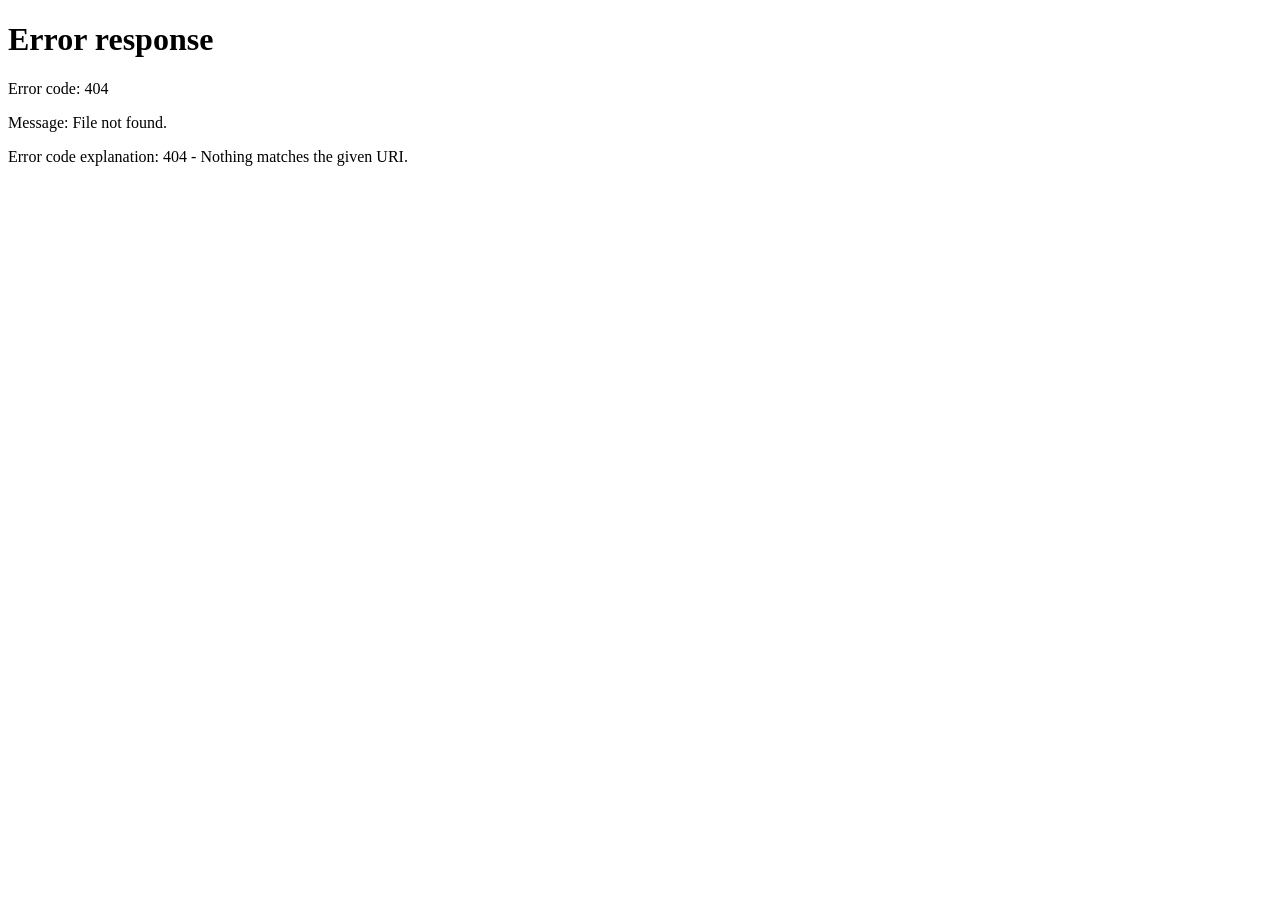
==== commit 9ea4ba6c: "feat(auth): wire authedFetch and token lifecycle into frontend" ====
--- a/api/static/index.html
+++ b/api/static/index.html
@@ -29,6 +29,7 @@
 
         <footer class="sidebar__footer" id="sidebar-footer">
           <span id="selection-summary">0 selected</span>
+          <button id="logout-btn" style="background:none;border:none;color:var(--text-muted,#6b7280);cursor:pointer;font-size:0.8rem;padding:0.25rem 0.5rem;">Sign out</button>
         </footer>
       </aside>
 
